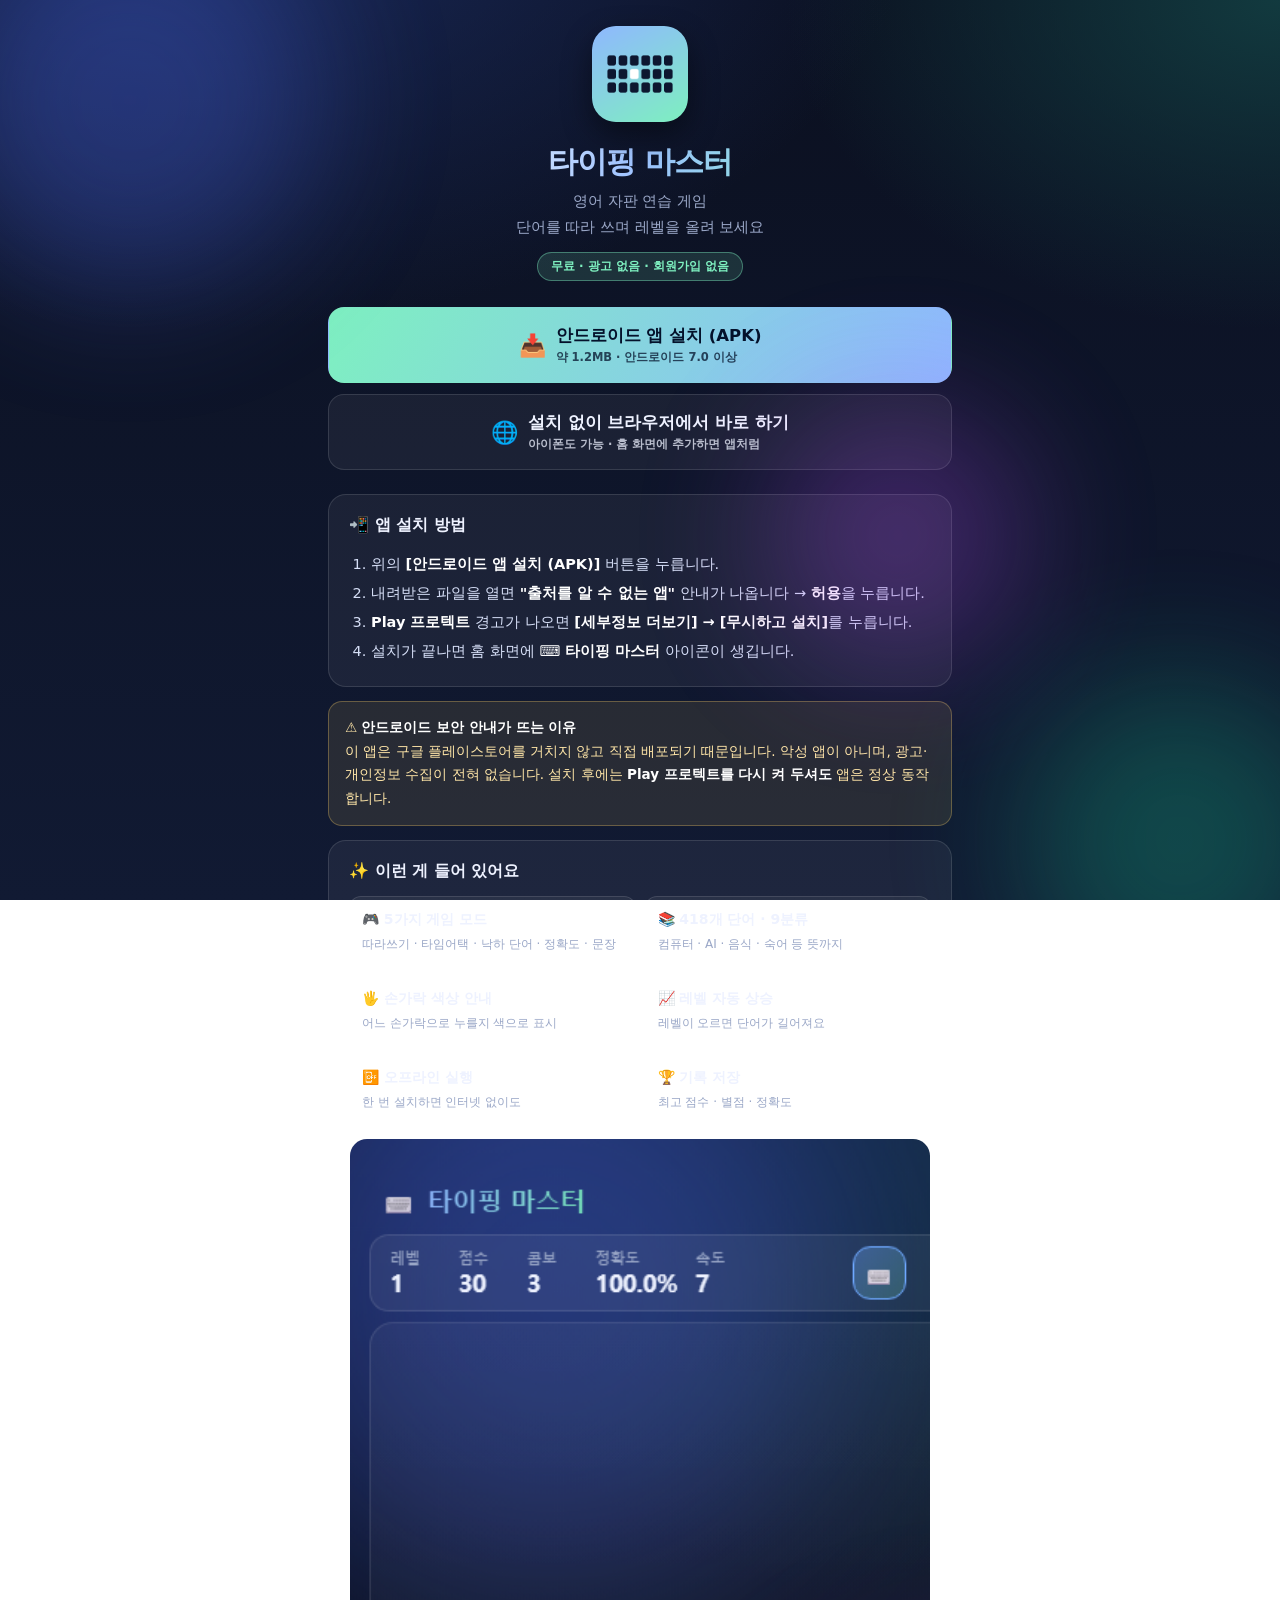
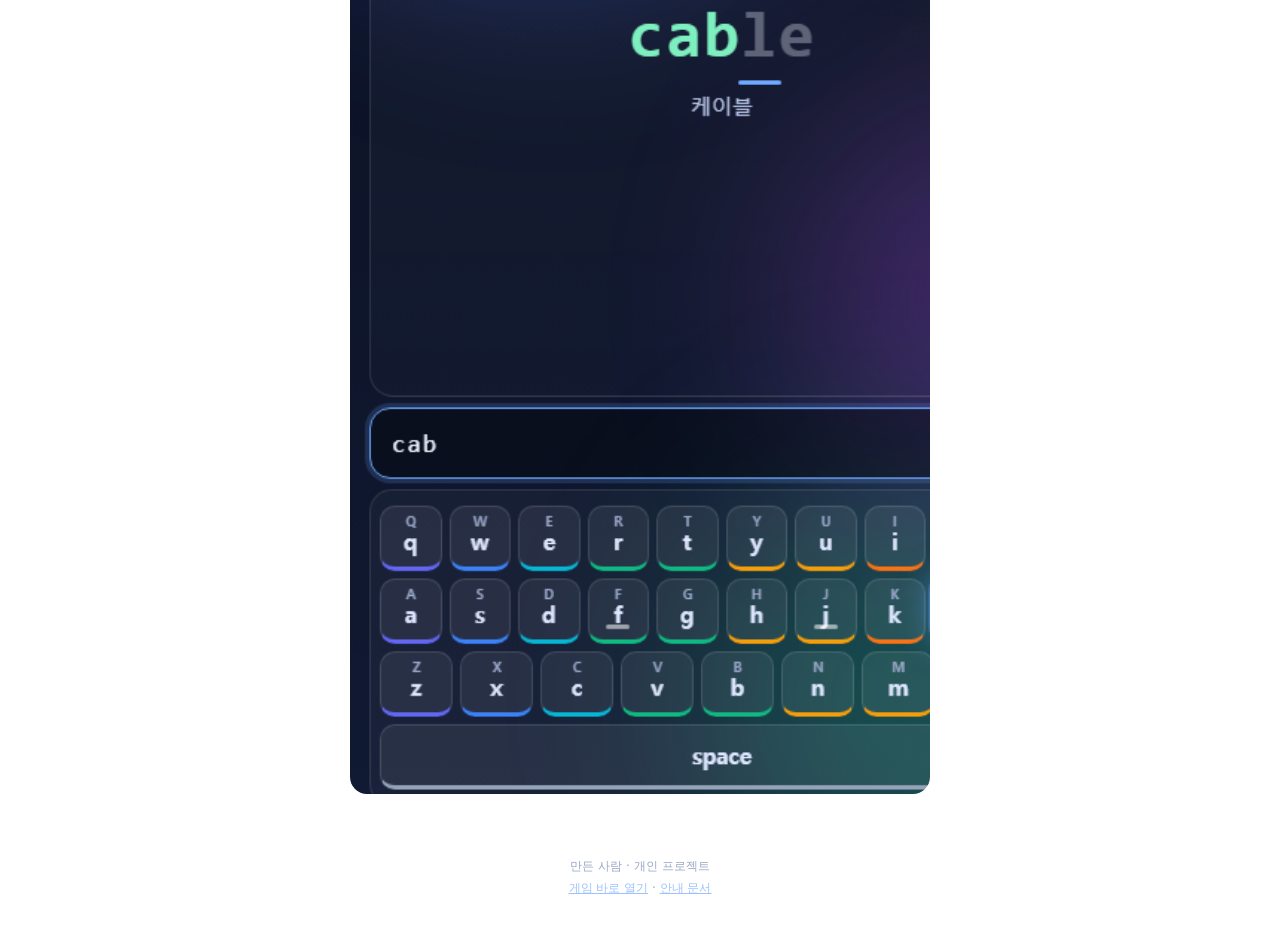
==== download/index.html @ bb15eb95 "APK 다운로드 페이지 + assetlinks.json 추가 (v1.0.2)" ====
<!DOCTYPE html>
<html lang="ko">
<head>
<meta charset="UTF-8">
<meta name="viewport" content="width=device-width, initial-scale=1, viewport-fit=cover">
<title>타이핑 마스터 — 앱 내려받기</title>
<meta name="description" content="영어 자판 연습 게임 타이핑 마스터 — 안드로이드 앱(APK) 내려받기 및 설치 안내">
<meta name="theme-color" content="#0b1020">
<link rel="icon" type="image/png" sizes="192x192" href="../icons/icon-192.png">
<link rel="apple-touch-icon" href="../icons/apple-touch-icon.png">
<link rel="stylesheet" href="../css/style.css">
<style>
  .lp{max-width:660px;margin:0 auto;padding:26px 18px calc(40px + env(safe-area-inset-bottom));}
  .lp-head{text-align:center;margin-bottom:26px;}
  .lp-head img.appicon{width:96px;height:96px;border-radius:24px;box-shadow:0 12px 30px rgba(0,0,0,.45);}
  .lp-head h1{font-size:30px;font-weight:900;letter-spacing:-1px;margin:16px 0 6px;
    background:linear-gradient(100deg,#fff 10%,#9dc2ff 50%,#7ef0c0 90%);
    -webkit-background-clip:text;background-clip:text;color:transparent;}
  .lp-head p{color:var(--muted);font-size:15px;margin:0;line-height:1.7;}
  .lp-badge{display:inline-block;margin-top:12px;padding:5px 13px;border-radius:999px;font-size:12px;
    background:rgba(126,240,192,.14);border:1px solid rgba(126,240,192,.4);color:#7ef0c0;font-weight:700;}
  .lp-btns{display:flex;flex-direction:column;gap:11px;margin:24px 0;}
  .lp-btn{display:flex;align-items:center;justify-content:center;gap:10px;padding:17px 20px;
    border-radius:16px;font-weight:900;font-size:16.5px;text-decoration:none;transition:.16s;
    border:1.5px solid var(--line);background:var(--panel);color:var(--txt);}
  .lp-btn:hover{transform:translateY(-2px);background:var(--panel-2);}
  .lp-btn.primary{background:linear-gradient(120deg,#7ef0c0,#8fb8ff);color:#04122b;border-color:transparent;}
  .lp-btn small{display:block;font-weight:600;font-size:11.5px;opacity:.75;margin-top:3px;}
  .lp-btn .col{display:flex;flex-direction:column;align-items:flex-start;}
  .lp-card{background:var(--panel);border:1px solid var(--line);border-radius:18px;padding:20px;margin-bottom:14px;}
  .lp-card h2{font-size:16px;margin:0 0 14px;display:flex;align-items:center;gap:8px;}
  .lp-steps{margin:0;padding-left:22px;font-size:14.5px;line-height:2;color:#d6dff7;}
  .lp-steps b{color:#fff;}
  .lp-warn{background:rgba(255,209,102,.1);border:1px solid rgba(255,209,102,.3);
    border-radius:14px;padding:14px 16px;font-size:13.5px;line-height:1.75;color:#ffe6a8;margin-bottom:14px;}
  .lp-warn b{color:#fff;}
  .lp-feat{display:grid;grid-template-columns:1fr 1fr;gap:9px;}
  .lp-feat div{background:rgba(255,255,255,.05);border:1px solid var(--line);
    border-radius:12px;padding:12px;font-size:13.5px;line-height:1.5;}
  .lp-feat b{display:block;font-size:14px;margin-bottom:3px;}
  .lp-feat span{color:var(--muted);font-size:12px;}
  .lp-shot{width:100%;border-radius:18px;border:1px solid var(--line);display:block;margin:14px 0;}
  .lp-foot{text-align:center;color:var(--muted);font-size:12px;margin-top:26px;line-height:1.8;}
  .lp-foot a{color:#9dc2ff;}
  @media (max-width:420px){ .lp-feat{grid-template-columns:1fr;} }
</style>
</head>
<body>
<div class="bg-orbs" aria-hidden="true"><span></span><span></span><span></span></div>

<div class="lp">
  <div class="lp-head">
    <img class="appicon" src="../icons/icon-512.png" alt="타이핑 마스터 아이콘">
    <h1>타이핑 마스터</h1>
    <p>영어 자판 연습 게임<br>단어를 따라 쓰며 레벨을 올려 보세요</p>
    <div class="lp-badge">무료 · 광고 없음 · 회원가입 없음</div>
  </div>

  <div class="lp-btns">
    <a class="lp-btn primary" href="typing-master.apk" download>
      <span style="font-size:22px">📥</span>
      <span class="col">
        안드로이드 앱 설치 (APK)
        <small>약 1.2MB · 안드로이드 7.0 이상</small>
      </span>
    </a>
    <a class="lp-btn" href="../index.html">
      <span style="font-size:22px">🌐</span>
      <span class="col">
        설치 없이 브라우저에서 바로 하기
        <small>아이폰도 가능 · 홈 화면에 추가하면 앱처럼</small>
      </span>
    </a>
  </div>

  <div class="lp-card">
    <h2>📲 앱 설치 방법</h2>
    <ol class="lp-steps">
      <li>위의 <b>[안드로이드 앱 설치 (APK)]</b> 버튼을 누릅니다.</li>
      <li>내려받은 파일을 열면 <b>"출처를 알 수 없는 앱"</b> 안내가 나옵니다 →
          <b>허용</b>을 누릅니다.</li>
      <li><b>Play 프로텍트</b> 경고가 나오면 <b>[세부정보 더보기] → [무시하고 설치]</b>를 누릅니다.</li>
      <li>설치가 끝나면 홈 화면에 <b>⌨️ 타이핑 마스터</b> 아이콘이 생깁니다.</li>
    </ol>
  </div>

  <div class="lp-warn">
    ⚠️ <b>안드로이드 보안 안내가 뜨는 이유</b><br>
    이 앱은 구글 플레이스토어를 거치지 않고 직접 배포되기 때문입니다.
    악성 앱이 아니며, 광고·개인정보 수집이 전혀 없습니다.
    설치 후에는 <b>Play 프로텍트를 다시 켜 두셔도</b> 앱은 정상 동작합니다.
  </div>

  <div class="lp-card">
    <h2>✨ 이런 게 들어 있어요</h2>
    <div class="lp-feat">
      <div><b>🎮 5가지 게임 모드</b><span>따라쓰기 · 타임어택 · 낙하 단어 · 정확도 · 문장</span></div>
      <div><b>📚 418개 단어 · 9분류</b><span>컴퓨터 · AI · 음식 · 숙어 등 뜻까지</span></div>
      <div><b>🖐️ 손가락 색상 안내</b><span>어느 손가락으로 누를지 색으로 표시</span></div>
      <div><b>📈 레벨 자동 상승</b><span>레벨이 오르면 단어가 길어져요</span></div>
      <div><b>📴 오프라인 실행</b><span>한 번 설치하면 인터넷 없이도</span></div>
      <div><b>🏆 기록 저장</b><span>최고 점수 · 별점 · 정확도</span></div>
    </div>
    <img class="lp-shot" src="../icons/screenshot-mobile.png" alt="게임 화면" loading="lazy">
  </div>

  <div class="lp-foot">
    만든 사람 · 개인 프로젝트<br>
    <a href="../index.html">게임 바로 열기</a> · <a href="../README.md">안내 문서</a>
  </div>
</div>
</body>
</html>
---- css/style.css ----
/* ===== 타이핑 마스터 — 스타일 ===== */
:root{
  --bg:#0b1020;
  --bg2:#111a33;
  --panel:rgba(255,255,255,.055);
  --panel-2:rgba(255,255,255,.09);
  --line:rgba(255,255,255,.12);
  --txt:#eef2ff;
  --muted:#9aa7c7;
  --accent:#6ea8ff;
  --accent2:#7ef0c0;
  --warn:#ff7a7a;
  --gold:#ffd166;

  --f-l5:#6366f1; --f-l4:#3b82f6; --f-l3:#06b6d4; --f-l2:#10b981;
  --f-r2:#f59e0b; --f-r3:#f97316; --f-r4:#ef4444; --f-r5:#ec4899; --f-th:#94a3b8;

  --radius:18px;
  --font:"Pretendard","Malgun Gothic","Apple SD Gothic Neo",system-ui,-apple-system,"Segoe UI",sans-serif;
}

*{box-sizing:border-box;}
html,body{height:100%;}
body{
  margin:0; font-family:var(--font); color:var(--txt);
  background:radial-gradient(1200px 700px at 15% -10%, #1a2a5c 0%, transparent 60%),
             radial-gradient(900px 600px at 100% 0%, #123a3f 0%, transparent 55%),
             linear-gradient(180deg,var(--bg),var(--bg2));
  background-attachment:fixed;
  overflow-x:hidden;
  -webkit-font-smoothing:antialiased;
}
button{font-family:inherit; cursor:pointer; border:none; background:none; color:inherit;}
textarea{font-family:inherit;}

/* 움직이는 배경 */
.bg-orbs{position:fixed; inset:0; pointer-events:none; z-index:0; overflow:hidden;}
.bg-orbs span{position:absolute; border-radius:50%; filter:blur(70px); opacity:.30;}
.bg-orbs span:nth-child(1){width:380px;height:380px;background:#4f6df5;top:-90px;left:-60px;animation:float1 22s ease-in-out infinite;}
.bg-orbs span:nth-child(2){width:320px;height:320px;background:#12b886;bottom:-100px;right:-60px;animation:float2 26s ease-in-out infinite;}
.bg-orbs span:nth-child(3){width:260px;height:260px;background:#b14cf0;top:45%;left:60%;animation:float1 30s ease-in-out infinite reverse;}
@keyframes float1{0%,100%{transform:translate(0,0)}50%{transform:translate(60px,50px)}}
@keyframes float2{0%,100%{transform:translate(0,0)}50%{transform:translate(-70px,-40px)}}

.app{position:relative; z-index:1; max-width:1080px; margin:0 auto; padding:18px 20px 60px;}

/* ===== 상단 바 ===== */
.topbar{display:flex; align-items:center; justify-content:space-between; padding:6px 2px 10px;}
.brand{display:flex; align-items:center; gap:8px; font-weight:800; font-size:19px; letter-spacing:-.3px; opacity:.95;}
.brand span{background:linear-gradient(90deg,#8fb8ff,#7ef0c0); -webkit-background-clip:text; background-clip:text; color:transparent;}
.topbar-actions{display:flex; gap:8px;}
.icon-btn{
  width:42px;height:42px;border-radius:12px;font-size:18px;
  background:var(--panel); border:1px solid var(--line);
  display:flex;align-items:center;justify-content:center; transition:.15s;
}
.icon-btn:hover{background:var(--panel-2); transform:translateY(-1px);}

/* ===== 화면 전환 ===== */
.screen{display:none; animation:fadeUp .28s ease;}
.screen.active{display:block;}
@keyframes fadeUp{from{opacity:0; transform:translateY(10px)}to{opacity:1; transform:none}}

/* ===== 홈 ===== */
.hero-title{
  font-size:clamp(30px,5vw,50px); font-weight:900; letter-spacing:-1.4px;
  margin:26px 0 10px; text-align:center;
  background:linear-gradient(100deg,#ffffff 10%,#9dc2ff 45%,#7ef0c0 90%);
  -webkit-background-clip:text; background-clip:text; color:transparent;
}
.hero-sub{text-align:center; color:var(--muted); font-size:16.5px; line-height:1.65; margin:0 0 30px;}
.menu-grid{display:grid; grid-template-columns:repeat(auto-fit,minmax(215px,1fr)); gap:14px;}
.menu-card{
  text-align:left; padding:22px 20px; border-radius:var(--radius);
  background:var(--panel); border:1px solid var(--line);
  transition:.18s; display:flex; flex-direction:column; gap:6px;
}
.menu-card:hover{transform:translateY(-3px); background:var(--panel-2); border-color:rgba(255,255,255,.25); box-shadow:0 14px 34px rgba(0,0,0,.3);}
.menu-card .mi{font-size:30px;}
.menu-card b{font-size:18px;}
.menu-card small{color:var(--muted); font-size:13px; line-height:1.45;}
.menu-card.primary{background:linear-gradient(150deg,rgba(110,168,255,.30),rgba(126,240,192,.16)); border-color:rgba(140,190,255,.42);}
.tip-box{
  margin-top:26px; padding:16px 20px; border-radius:14px; font-size:14.5px; line-height:1.7;
  background:rgba(255,209,102,.09); border:1px solid rgba(255,209,102,.28); color:#ffe6a8;
}
.tip-box b{color:#fff;}

/* 앱 설치 (PWA) */
.install-area{margin-top:20px; text-align:center;}
.install-btn{display:none; padding:16px 30px; font-size:16.5px;}
.install-btn.show{display:inline-block;}
.install-hint{
  display:none; margin-top:12px; padding:13px 18px; border-radius:13px;
  font-size:13.5px; line-height:1.65; color:#cbd6f5;
  background:var(--panel); border:1px solid var(--line);
}
.install-hint.show{display:block;}
.install-hint b{color:#fff; background:rgba(255,255,255,.12); padding:1px 7px; border-radius:6px;}

/* ===== 공통 화면 머리 ===== */
.screen-head{display:flex; align-items:center; gap:14px; margin:16px 0 20px;}
.screen-head h2{margin:0; font-size:26px; letter-spacing:-.6px;}
.back-btn{
  width:42px;height:42px;border-radius:12px;font-size:19px;
  background:var(--panel); border:1px solid var(--line); transition:.15s;
}
.back-btn:hover{background:var(--panel-2);}
.sec-title{font-size:15px; color:#cbd6f5; margin:26px 0 12px; font-weight:800; letter-spacing:-.2px;}
.sec-title small{font-weight:600; color:var(--muted); margin-left:8px; font-size:12.5px;}

/* ===== 칩(분류 선택) ===== */
.chip-grid{display:grid; grid-template-columns:repeat(auto-fill,minmax(160px,1fr)); gap:10px;}
.chip-grid.small{grid-template-columns:repeat(auto-fill,minmax(140px,1fr)); gap:8px;}
.chip{
  display:flex; align-items:center; gap:9px; padding:13px 14px; border-radius:14px;
  background:var(--panel); border:1.5px solid var(--line); text-align:left; transition:.15s; font-size:14.5px;
}
.chip:hover{background:var(--panel-2);}
.chip .ic{font-size:19px;}
.chip .cnt{margin-left:auto; font-size:11.5px; color:var(--muted);}
.chip.on{background:linear-gradient(140deg,rgba(110,168,255,.28),rgba(126,240,192,.14)); border-color:var(--accent); box-shadow:0 0 0 3px rgba(110,168,255,.14);}
.chip.locked{opacity:.45;}

/* ===== 모드 카드 ===== */
.mode-grid{display:grid; grid-template-columns:repeat(auto-fit,minmax(200px,1fr)); gap:12px;}
.mode-card{
  padding:16px 17px; border-radius:16px; text-align:left; transition:.16s;
  background:var(--panel); border:1.5px solid var(--line); display:flex; flex-direction:column; gap:5px;
}
.mode-card:hover{background:var(--panel-2); transform:translateY(-2px);}
.mode-card .mt{display:flex; align-items:center; gap:8px; font-weight:800; font-size:16px;}
.mode-card .md{font-size:12.8px; color:var(--muted); line-height:1.5;}
.mode-card.on{background:linear-gradient(140deg,rgba(110,168,255,.28),rgba(126,240,192,.14)); border-color:var(--accent); box-shadow:0 0 0 3px rgba(110,168,255,.14);}

/* ===== 난이도 ===== */
.diff-row{display:flex; gap:10px; flex-wrap:wrap;}
.diff-row button{
  flex:1; min-width:130px; padding:13px; border-radius:14px; background:var(--panel);
  border:1.5px solid var(--line); font-weight:700; font-size:14.5px; transition:.16s;
  display:flex; flex-direction:column; gap:3px; align-items:center;
}
.diff-row button small{color:var(--muted); font-weight:500; font-size:11.5px;}
.diff-row button.on{background:linear-gradient(140deg,rgba(110,168,255,.28),rgba(126,240,192,.14)); border-color:var(--accent);}

/* ===== 시작 footer ===== */
.setup-footer{
  display:flex; align-items:center; justify-content:space-between; gap:16px; flex-wrap:wrap;
  margin-top:30px; padding:16px 18px; border-radius:16px;
  background:var(--panel); border:1px solid var(--line); position:sticky; bottom:12px; backdrop-filter:blur(14px);
}
.setup-info{font-size:13.5px; color:var(--muted); line-height:1.5;}
.setup-info b{color:var(--txt);}
.btn-start{
  padding:14px 30px; border-radius:14px; font-weight:900; font-size:16.5px; color:#04122b;
  background:linear-gradient(120deg,#7ef0c0,#8fb8ff); transition:.16s; white-space:nowrap;
}
.btn-start:hover{transform:translateY(-2px); box-shadow:0 12px 28px rgba(126,240,192,.28);}
.btn-start:disabled{opacity:.4; cursor:not-allowed; transform:none; box-shadow:none;}

/* ===== 플레이 화면 ===== */
#screen-play{padding-bottom:10px;}
.play-hud{
  display:flex; align-items:center; gap:10px; flex-wrap:wrap;
  background:var(--panel); border:1px solid var(--line); border-radius:16px; padding:10px 12px;
}
.hud-item{display:flex; flex-direction:column; min-width:58px; padding:0 8px;}
.hud-item span{font-size:10.5px; color:var(--muted); letter-spacing:.4px;}
.hud-item b{font-size:19px; font-variant-numeric:tabular-nums;}
.hud-item b.pulse{animation:pulse .3s ease;}
@keyframes pulse{0%{transform:scale(1)}45%{transform:scale(1.32); color:var(--accent2)}100%{transform:scale(1)}}
.hud-item b.bad{color:var(--warn);}
.play-hud .icon-btn{margin-left:auto;}

.progress{height:7px; border-radius:99px; background:rgba(255,255,255,.09); margin:12px 0 0; overflow:hidden; display:none;}
.progress.show{display:block;}
.progress-bar{height:100%; width:0%; border-radius:99px; background:linear-gradient(90deg,#7ef0c0,#8fb8ff); transition:width .18s;}

.stage{
  position:relative; margin:16px 0 0; min-height:290px; border-radius:22px; overflow:hidden;
  background:linear-gradient(180deg,rgba(255,255,255,.045),rgba(255,255,255,.015));
  border:1px solid var(--line);
  display:flex; flex-direction:column; align-items:center; justify-content:center;
  padding:26px 20px;
}
.stage.shake, .shake{animation:shake .3s;}
@keyframes shake{0%,100%{transform:translateX(0)}20%{transform:translateX(-9px)}40%{transform:translateX(8px)}60%{transform:translateX(-5px)}80%{transform:translateX(4px)}}

.target{
  font-size:clamp(30px,6.2vw,58px); font-weight:800; letter-spacing:1px;
  font-family:"Consolas","SFMono-Regular",ui-monospace,monospace;
  display:flex; flex-wrap:wrap; justify-content:center; line-height:1.35;
}
.target.fallback{font-size:clamp(19px,3.1vw,30px); letter-spacing:.4px;}
.target .ch{position:relative; transition:color .08s;}
.target .ch.pending{color:rgba(238,242,255,.34);}
.target .ch.done{color:var(--accent2);}
.target .ch.bad{color:var(--warn); background:rgba(255,122,122,.16); border-radius:5px;}
.target .ch.cur::after{
  content:""; position:absolute; left:-2px; right:-2px; bottom:-4px; height:3.5px; border-radius:3px;
  background:var(--accent); animation:blink 1s steps(1,end) infinite;
}
@keyframes blink{50%{opacity:0}}
.target .ch.sp{white-space:pre;}

.meaning{margin-top:16px; font-size:17px; color:#b9c6e8; min-height:24px; text-align:center;}
.meaning .pos{color:var(--muted); font-size:13px; margin-left:6px;}

.type-echo{
  position:absolute; bottom:16px; left:50%; transform:translateX(-50%);
  font-family:"Consolas",ui-monospace,monospace; font-size:26px; font-weight:700; color:#dbe6ff;
  letter-spacing:1px; min-height:32px; text-shadow:0 0 18px rgba(110,168,255,.6); display:none;
}
.type-echo.show{display:block;}
.type-echo.bad{color:var(--warn); text-shadow:0 0 18px rgba(255,122,122,.7);}

/* 다음 키 안내 (화면 자판을 숨겼을 때 크게 표시) */
.next-hint{
  position:absolute; bottom:14px; left:50%; transform:translateX(-50%);
  display:none; align-items:center; gap:10px; white-space:nowrap;
  padding:9px 18px; border-radius:999px;
  background:rgba(110,168,255,.15); border:1px solid rgba(110,168,255,.38);
  font-size:15px; color:#dbe6ff;
}
.next-hint.show{display:flex;}
.next-hint b{
  font-family:"Consolas",ui-monospace,monospace; font-size:19px; color:#04122b;
  background:linear-gradient(120deg,#7ef0c0,#8fb8ff); padding:2px 12px; border-radius:8px;
}
.next-hint span{font-size:12.5px; color:var(--muted);}

.stage-msg{
  position:absolute; top:14px; left:50%; transform:translateX(-50%);
  font-size:15px; font-weight:800; color:var(--gold); opacity:0; transition:opacity .2s, transform .2s;
  pointer-events:none; white-space:nowrap;
}
.stage-msg.show{opacity:1; transform:translateX(-50%) translateY(-4px);}

/* 낙하 모드 */
.fall-area{position:absolute; inset:0; display:none;}
.fall-area.show{display:block;}
.fw{
  position:absolute; padding:7px 14px; border-radius:12px; font-weight:800;
  font-family:"Consolas",ui-monospace,monospace; font-size:22px; white-space:nowrap;
  background:rgba(255,255,255,.09); border:1px solid rgba(255,255,255,.18);
  transition:background .12s, border-color .12s, color .12s; will-change:transform;
}
.fw.matching{background:rgba(110,168,255,.35); border-color:var(--accent); color:#fff; box-shadow:0 0 20px rgba(110,168,255,.45);}
.fw.danger{background:rgba(255,122,122,.28); border-color:var(--warn); animation:wob .5s infinite;}
/* 주의: 위치는 인라인 transform으로 제어하므로 애니메이션에서 transform을 건드리지 않는다 */
@keyframes wob{50%{box-shadow:0 0 28px rgba(255,122,122,.8)}}
.fw.pop{animation:pop .24s ease-out forwards;}
@keyframes pop{to{opacity:0; filter:brightness(2.4)}}

/* 입력창(숨김) */
#typing-input{
  position:absolute; opacity:0; pointer-events:none; width:1px; height:1px; left:-9999px;
}

/* 가상 키보드 */
.kb-wrap{margin-top:16px;}
.keyboard{
  display:flex; flex-direction:column; gap:7px; align-items:center;
  padding:14px 10px; border-radius:18px; background:rgba(255,255,255,.035); border:1px solid var(--line);
}
.kb-row{display:flex; gap:7px; justify-content:center; width:100%;}
.key{
  position:relative; flex:0 0 auto; width:52px; height:50px; border-radius:12px;
  background:rgba(255,255,255,.07); border:1px solid rgba(255,255,255,.13);
  display:flex; flex-direction:column; align-items:center; justify-content:center;
  font-size:15px; font-weight:700; color:#dfe7ff; transition:.09s; user-select:none;
}
.key .shift{position:absolute; top:4px; left:0; right:0; text-align:center; font-size:9.5px; color:var(--muted); font-weight:600;}
.key.has-shift{justify-content:flex-end; padding-bottom:7px;}
.key.wide{width:88px; font-size:12px; color:var(--muted);}
.key.space{width:330px;}
.key.home::before{content:""; position:absolute; bottom:7px; width:16px; height:3px; border-radius:3px; background:rgba(255,255,255,.55);}
.key.pressed{transform:translateY(2px) scale(.96); background:rgba(255,255,255,.24);}
.key.active{
  background:var(--accent); color:#04122b; border-color:#fff;
  box-shadow:0 0 0 3px rgba(110,168,255,.35), 0 0 22px rgba(110,168,255,.6); transform:translateY(-2px);
}
.key.active .shift{color:rgba(4,18,43,.65);}
/* 손가락 색상: box-shadow를 쓰면 하이라이트와 충돌하므로 아래쪽 테두리로 표시 */
.finger .key[data-finger]{border-bottom:3px solid var(--fc);}
/* 컴팩트 자판(휴대폰): 화면 폭에 맞춰 늘어남 */
.kb-compact .key{flex:1 1 0; min-width:0; width:auto;}
.kb-compact .key.space{flex:1 1 100%;}
.kb-compact .key.del{flex:1.7 1 0; font-size:17px; color:#ffd0d0; background:rgba(255,122,122,.14);}
.kb-wrap.auto-hide{display:none !important;}
#btn-kb.on{background:linear-gradient(140deg,rgba(110,168,255,.34),rgba(126,240,192,.2)); border-color:var(--accent);}

/* 집중/일시정지 가림막 */
.focus-veil{
  position:fixed; inset:0; z-index:40; display:none; align-items:center; justify-content:center;
  background:rgba(6,10,24,.82); backdrop-filter:blur(7px); text-align:center;
}
.focus-veil.show{display:flex;}
.veil-box{display:flex; flex-direction:column; gap:12px; align-items:center;}
#veil-title{font-size:26px; font-weight:900;}
#veil-sub{color:var(--muted); font-size:14px;}
.veil-btns{display:flex; gap:10px; margin-top:8px;}

/* ===== 결과 ===== */
.result-card{
  max-width:640px; margin:30px auto; padding:34px 28px; border-radius:24px; text-align:center;
  background:var(--panel); border:1px solid var(--line); backdrop-filter:blur(10px);
}
.result-emoji{font-size:58px; line-height:1;}
#result-title{font-size:30px; margin:12px 0 6px; letter-spacing:-.8px;}
.stars{font-size:40px; letter-spacing:8px; color:var(--gold); filter:drop-shadow(0 0 14px rgba(255,209,102,.5)); margin-bottom:18px;}
.stars .off{color:rgba(255,255,255,.16); filter:none;}
.result-grid{display:grid; grid-template-columns:repeat(auto-fit,minmax(120px,1fr)); gap:10px; margin-bottom:18px;}
.rs{background:rgba(255,255,255,.05); border:1px solid var(--line); border-radius:14px; padding:13px 8px;}
.rs span{display:block; font-size:11.5px; color:var(--muted); margin-bottom:5px;}
.rs b{font-size:23px; font-variant-numeric:tabular-nums;}
.rs.best{border-color:var(--gold); background:rgba(255,209,102,.10);}
.result-msg{font-size:14.5px; color:#c7d3f0; line-height:1.7; margin-bottom:22px;}
.result-btns{display:flex; gap:10px; justify-content:center; flex-wrap:wrap;}

/* ===== 버튼 공통 ===== */
.btn{padding:12px 22px; border-radius:13px; font-weight:800; font-size:15px; background:var(--panel-2); border:1px solid var(--line); transition:.15s;}
.btn:hover{background:rgba(255,255,255,.16); transform:translateY(-1px);}
.btn.primary{background:linear-gradient(120deg,#7ef0c0,#8fb8ff); color:#04122b; border-color:transparent;}
.btn.ghost{background:transparent;}
.row-btns{display:flex; gap:10px; flex-wrap:wrap; margin-top:14px;}

/* ===== 단어/기록/설정 ===== */
.word-list{
  margin-top:16px; display:grid; grid-template-columns:repeat(auto-fill,minmax(210px,1fr)); gap:9px;
  max-height:400px; overflow-y:auto; padding-right:6px;
}
.wl-item{display:flex; flex-direction:column; gap:2px; padding:10px 13px; border-radius:12px; background:var(--panel); border:1px solid var(--line);}
.wl-item b{font-family:"Consolas",ui-monospace,monospace; font-size:15.5px;}
.wl-item span{font-size:12.5px; color:var(--muted);}
textarea{
  width:100%; padding:14px; border-radius:14px; background:rgba(0,0,0,.28); color:var(--txt);
  border:1px solid var(--line); font-size:14.5px; line-height:1.7; resize:vertical; outline:none;
}
textarea:focus{border-color:var(--accent);}

.record-list{display:flex; flex-direction:column; gap:10px;}
.record-row{
  display:flex; align-items:center; gap:14px; padding:15px 18px; border-radius:15px;
  background:var(--panel); border:1px solid var(--line); flex-wrap:wrap;
}
.record-row .rr-t{font-weight:800; font-size:15.5px; min-width:200px;}
.record-row .rr-s{display:flex; gap:16px; flex-wrap:wrap; font-size:13px; color:var(--muted); margin-left:auto;}
.record-row .rr-s b{color:var(--txt); font-size:14.5px; font-variant-numeric:tabular-nums;}
.empty-note{color:var(--muted); padding:30px; text-align:center; font-size:14.5px; line-height:1.7;}

.setting-list{display:flex; flex-direction:column; gap:10px;}
.setting-row{
  display:flex; align-items:center; gap:14px; padding:16px 18px; border-radius:15px;
  background:var(--panel); border:1px solid var(--line);
}
.setting-row .st-t{font-weight:700; font-size:15.5px;}
.setting-row .st-d{font-size:12.5px; color:var(--muted); margin-top:3px;}
.switch{margin-left:auto; width:56px; height:31px; border-radius:99px; background:rgba(255,255,255,.14); position:relative; transition:.18s; flex:0 0 auto;}
.switch::after{content:""; position:absolute; top:3px; left:3px; width:25px; height:25px; border-radius:50%; background:#fff; transition:.18s;}
.switch.on{background:linear-gradient(120deg,#7ef0c0,#8fb8ff);}
.switch.on::after{left:28px;}
.muted-note{color:var(--muted); font-size:12.5px; margin-top:22px; line-height:1.6;}

/* 저장 알림 토스트 */
.toast{
  position:fixed; left:50%; bottom:34px; transform:translate(-50%,14px);
  background:linear-gradient(120deg,#7ef0c0,#8fb8ff); color:#04122b;
  padding:13px 24px; border-radius:14px; font-weight:800; font-size:14.5px;
  box-shadow:0 14px 34px rgba(0,0,0,.35); opacity:0; pointer-events:none;
  transition:opacity .22s, transform .22s; z-index:80;
}
.toast.show{opacity:1; transform:translate(-50%,0);}

/* ============================================================
   모바일 · 태블릿 (터치) 대응
   ============================================================ */
:root{ --vvh: 100dvh; }

/* 터치 기기: 길게 누르기·선택·확대·탭 하이라이트 방지 */
.touch{ -webkit-text-size-adjust:100%; }
.touch, .touch *{
  -webkit-tap-highlight-color:transparent;
  -webkit-touch-callout:none;
  -webkit-user-select:none; user-select:none;
}
.touch textarea, .touch #typing-input{ -webkit-user-select:text; user-select:text; }

@media (max-width: 760px), (pointer: coarse) {

  /* 문서가 아니라 .app 안에서 스크롤 → 시스템 키보드가 열려도 화면이 튀지 않음 */
  body{ overflow:hidden; overscroll-behavior:none; }
  .app{
    max-width:none;
    height:var(--vvh, 100dvh);
    overflow-y:auto;
    -webkit-overflow-scrolling:touch;
    overscroll-behavior:contain;
    padding: calc(8px + env(safe-area-inset-top)) 11px calc(10px + env(safe-area-inset-bottom));
  }
  .topbar{padding-bottom:4px;}
  .brand{font-size:17px;}
  .icon-btn{width:40px; height:40px; font-size:17px;}

  /* ---------- 플레이 화면: 세로 flex 로 보이는 화면에 꽉 맞춤 ---------- */
  #screen-play.active{
    display:flex; flex-direction:column;
    height:100%; min-height:0; padding-bottom:2px;
  }
  #screen-play .play-hud{flex:0 0 auto; padding:7px 9px; gap:4px; border-radius:13px;}
  #screen-play .hud-item{min-width:42px; padding:0 4px;}
  #screen-play .hud-item b{font-size:16px;}
  #screen-play .hud-item span{font-size:9.5px;}
  #screen-play .icon-btn{width:36px; height:36px; font-size:15px;}
  #screen-play .progress{flex:0 0 auto; margin-top:7px;}
  #screen-play .stage{
    flex:1 1 auto; min-height:86px; margin-top:7px;
    padding:12px 10px; border-radius:16px;
  }
  .target{font-size:clamp(26px, 9vw, 44px);}
  .target.fallback{font-size:clamp(17px, 5.2vw, 26px);}
  .meaning{margin-top:8px; font-size:14px;}
  .next-hint{bottom:8px; padding:7px 14px; font-size:13px; gap:8px;}
  .next-hint b{font-size:16px; padding:2px 10px;}
  .next-hint span{font-size:11px;}
  .fw{font-size:18px; padding:6px 11px;}
  .type-echo{font-size:20px; bottom:8px;}

  /* ---------- 입력창: 화면 아래에 실제로 보이는 바 ---------- */
  #typing-input{
    position:static; left:auto; opacity:1; pointer-events:auto;
    flex:0 0 auto; width:100%; height:48px; margin-top:7px; padding:0 14px;
    border-radius:14px; border:1.5px solid var(--line); background:rgba(0,0,0,.34);
    color:var(--txt); font-family:"Consolas",ui-monospace,monospace;
    font-size:17px; letter-spacing:1px; caret-color:var(--accent2); outline:none;
  }
  #typing-input:focus{border-color:var(--accent); box-shadow:0 0 0 3px rgba(110,168,255,.18);}
  #typing-input::placeholder{color:var(--muted); font-size:13.5px; letter-spacing:0;}
  .tap-mode #typing-input{opacity:.6;}

  /* ---------- 화면 자판: 터치하기 좋은 크기 + 절대 넘치지 않게 ---------- */
  .kb-wrap{flex:0 0 auto; margin-top:7px;}
  .keyboard{padding:9px 7px; gap:6px; border-radius:15px;}
  .kb-row{gap:6px;}
  /* 좁은 화면에서는 키가 폭에 맞춰 줄어든다 (넘침 방지) */
  .keyboard .key{flex:1 1 0; min-width:0; width:auto; height:44px; border-radius:10px; font-size:15px;}
  .keyboard .key .shift{font-size:8.5px; top:4px;}
  .keyboard .key.wide{flex:1.5 1 0; width:auto;}
  .keyboard .key.space{flex:1 1 100%; width:auto;}

  /* ---------- 그 밖의 화면 ---------- */
  .chip{padding:15px 14px; font-size:15px;}
  .mode-card{padding:16px;}
  .diff-row button{padding:15px; min-width:0; flex:1 1 30%;}
  .setup-footer{position:sticky; bottom:8px; padding:12px 14px; gap:10px;}
  .setup-info{font-size:12.5px; flex:1 1 100%;}
  .btn-start{width:100%; padding:16px; font-size:17px;}
  .btn{padding:14px 20px;}
  .menu-grid{grid-template-columns:1fr 1fr; gap:11px;}
  .menu-card{padding:18px 16px;}
  .menu-card small{display:none;}
  .hero-title{margin-top:14px;}
  .hero-sub{font-size:14.5px; margin-bottom:20px;}
  .word-list{max-height:none; grid-template-columns:1fr 1fr;}
  .setting-row{padding:14px;}
  .record-row .rr-s{margin-left:0;}
  .focus-veil{height:var(--vvh, 100dvh);}
  .toast{bottom:calc(22px + env(safe-area-inset-bottom));}
}

/* 아주 좁은 화면 (구형 폰) */
@media (max-width: 340px){
  .keyboard .key{height:38px; font-size:13px;}
  .menu-grid{grid-template-columns:1fr;}
  .word-list{grid-template-columns:1fr;}
}

/* 가로 모드: 세로 공간이 부족하니 자판을 낮춘다 */
@media (orientation: landscape) and (max-height: 560px){
  #screen-play .stage{min-height:56px;}
  .meaning{display:none;}
  .keyboard .key{height:30px; font-size:12px;}
  .kb-wrap{max-height:120px;}
}

/* ===== 반응형 (좁은 데스크톱 창) ===== */
@media (max-width:720px) and (pointer: fine){
  .app{padding:14px 13px 40px;}
  .key{width:36px; height:42px; font-size:13px; border-radius:9px;}
  .key.space{width:220px;}
  .key.wide{width:62px; font-size:10.5px;}
  .keyboard{padding:10px 6px; gap:5px;}
  .kb-row{gap:5px;}
  .stage{min-height:230px;}
  .setup-footer{position:static;}
}
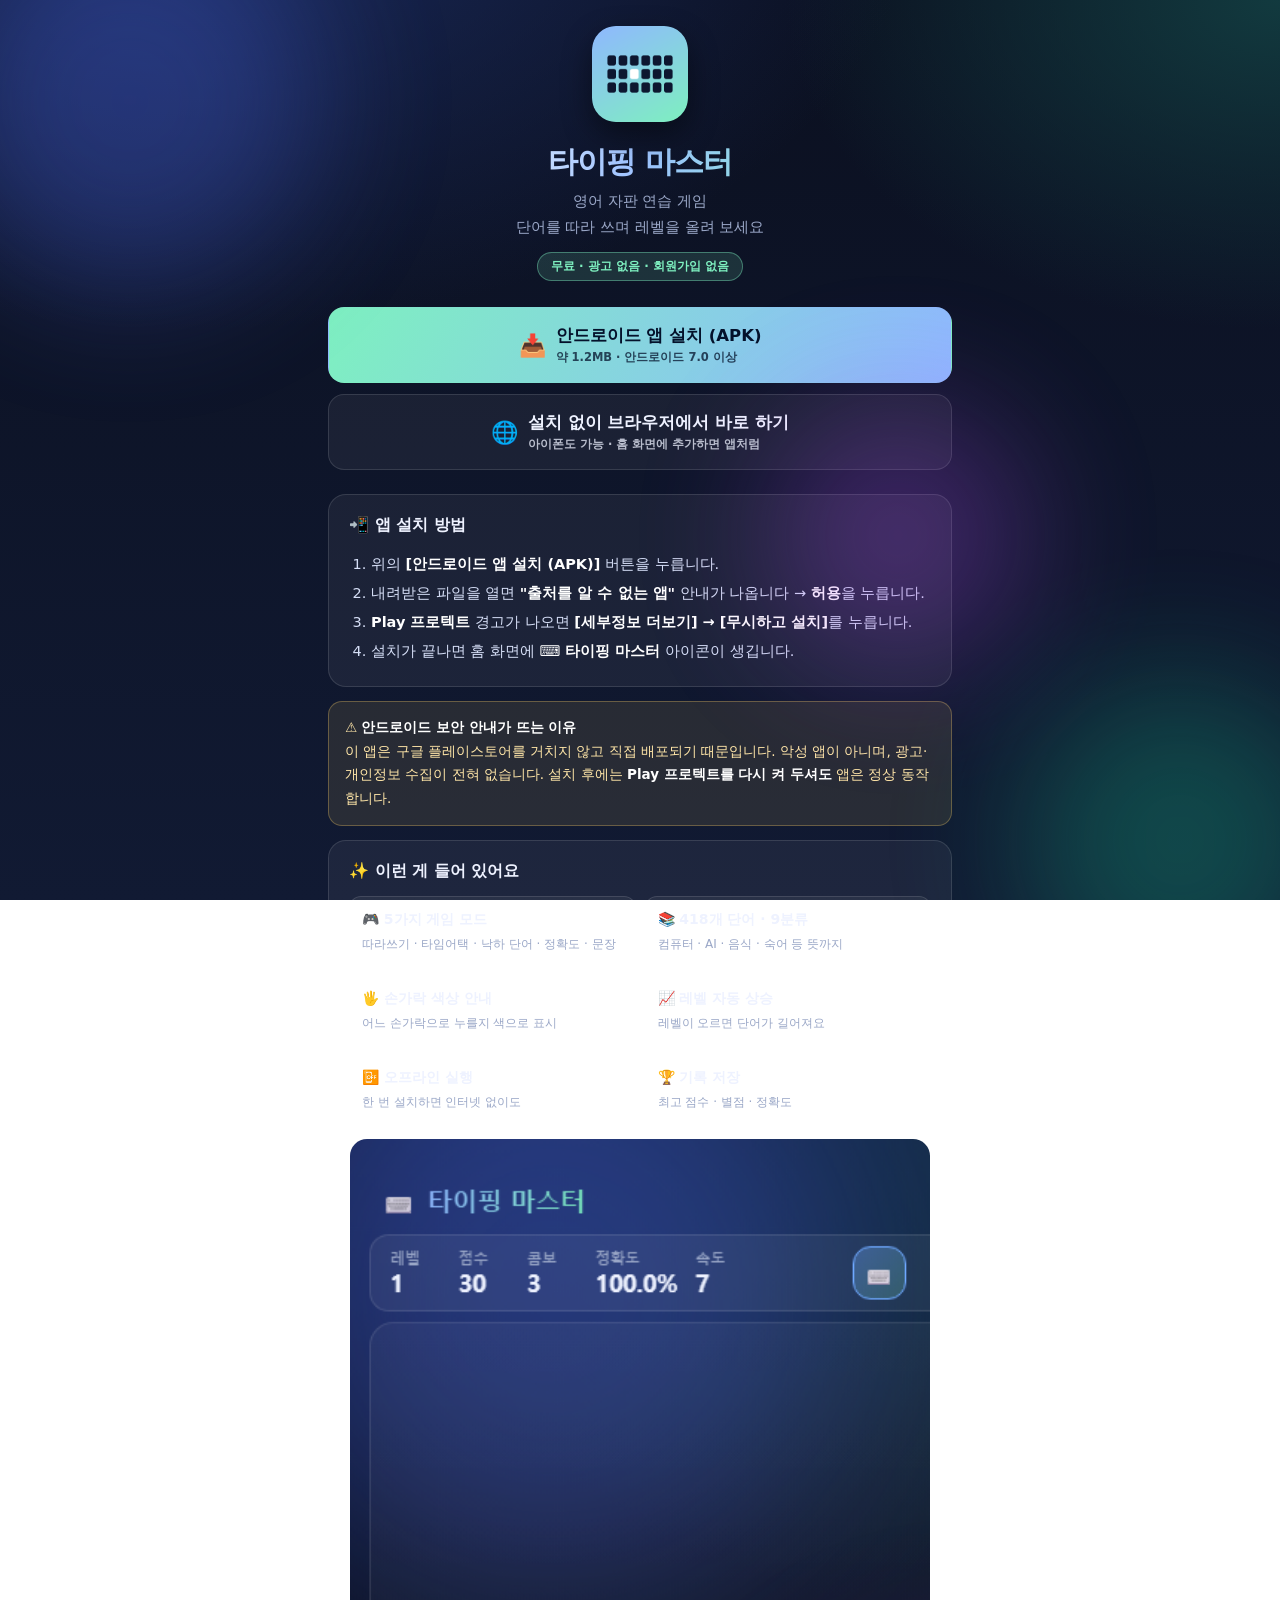
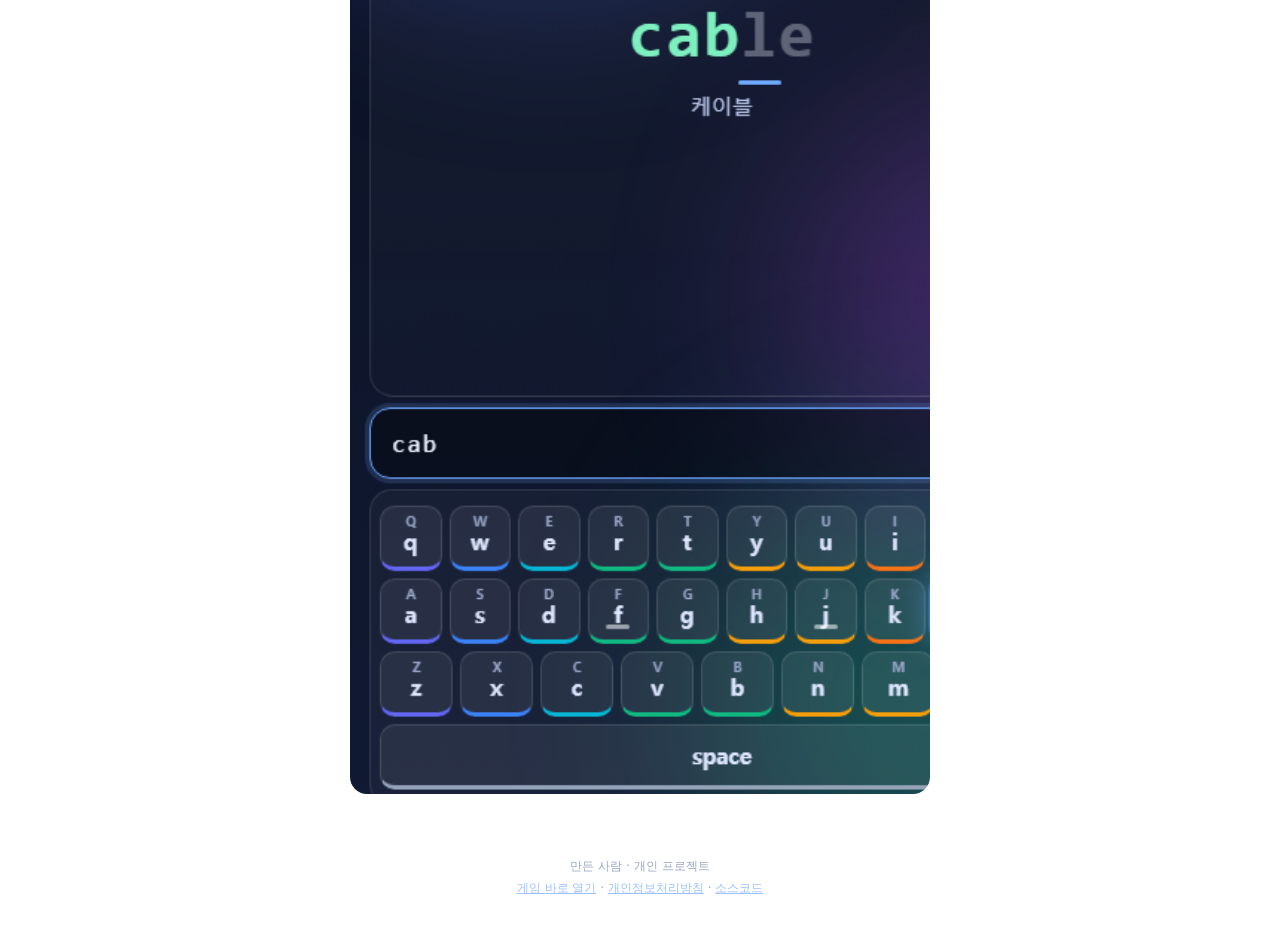
==== commit 6c7d1854: "플레이스토어 등록용 개인정보처리방침 페이지 추가" ====
--- a/download/index.html
+++ b/download/index.html
@@ -106,7 +106,9 @@
 
   <div class="lp-foot">
     만든 사람 · 개인 프로젝트<br>
-    <a href="../index.html">게임 바로 열기</a> · <a href="../README.md">안내 문서</a>
+    <a href="../index.html">게임 바로 열기</a> ·
+    <a href="../privacy/">개인정보처리방침</a> ·
+    <a href="https://github.com/gyumeeroh-byte/typing-master">소스코드</a>
   </div>
 </div>
 </body>
